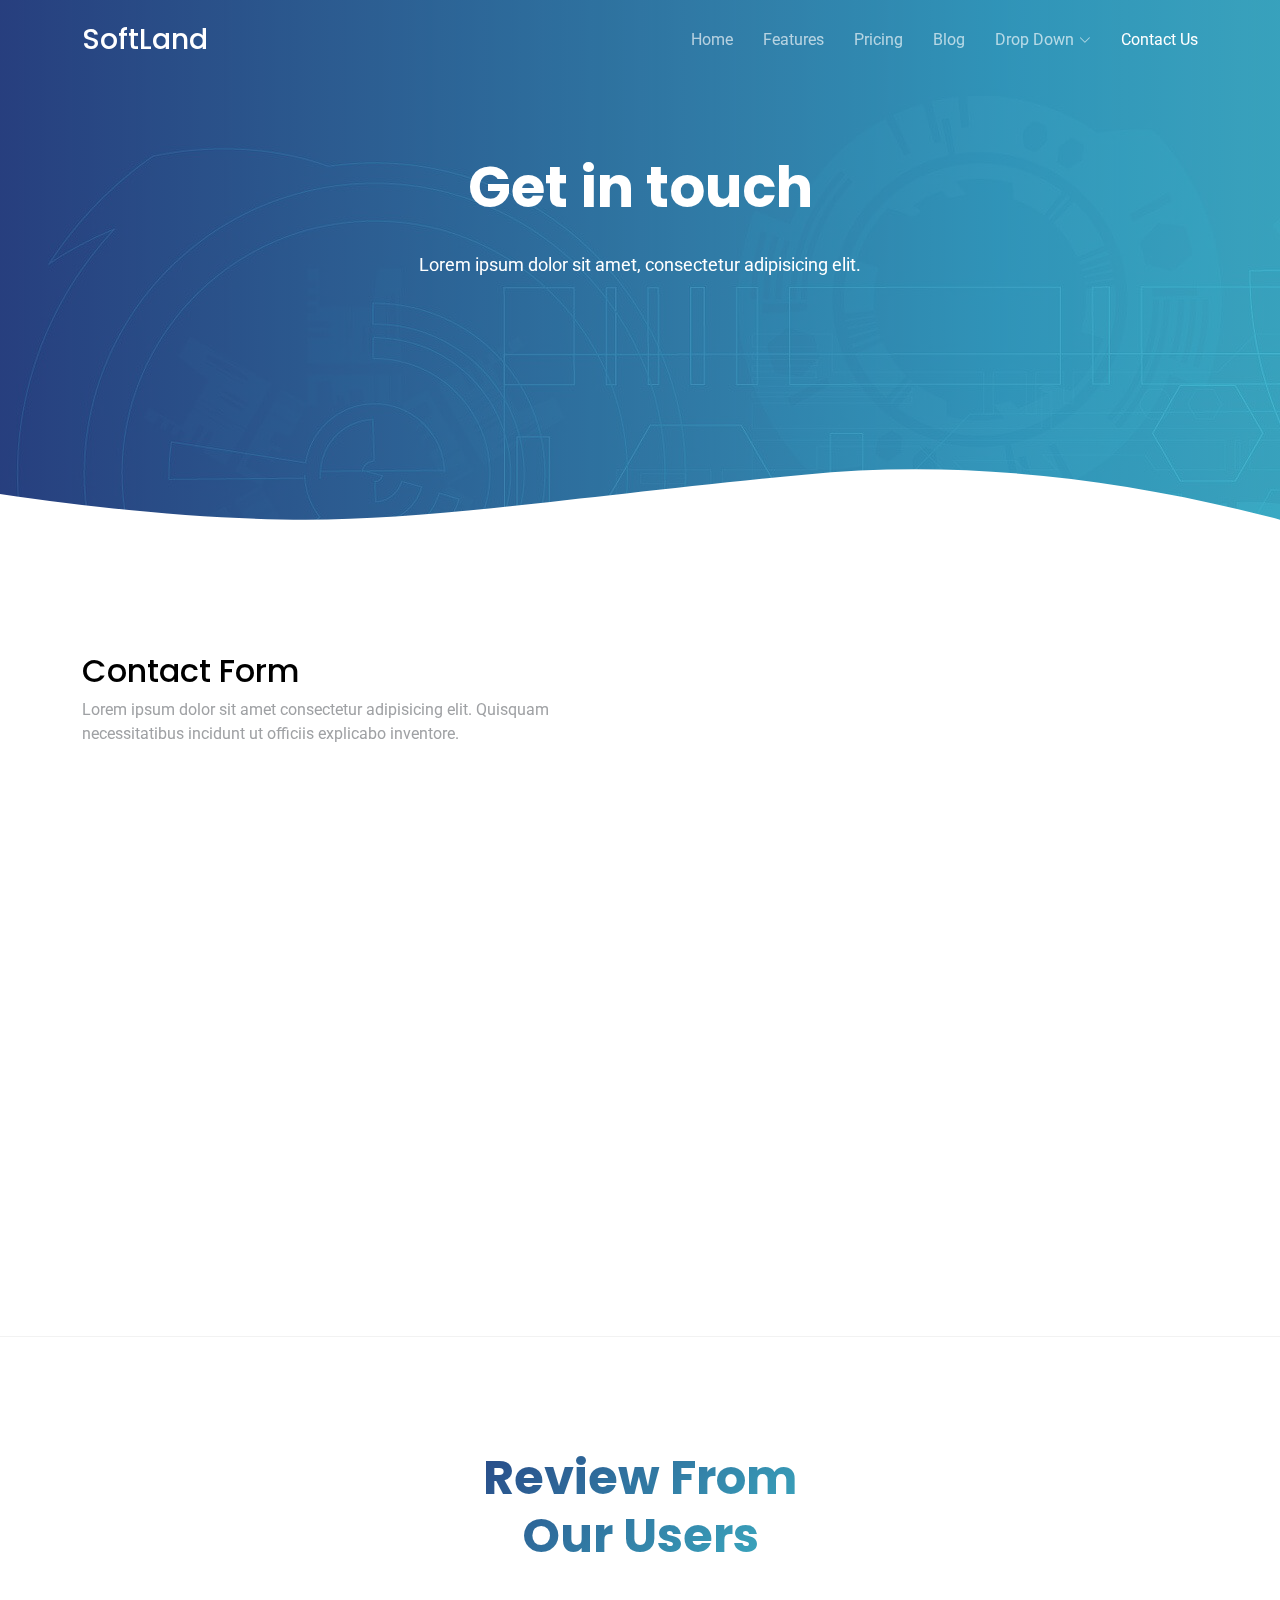
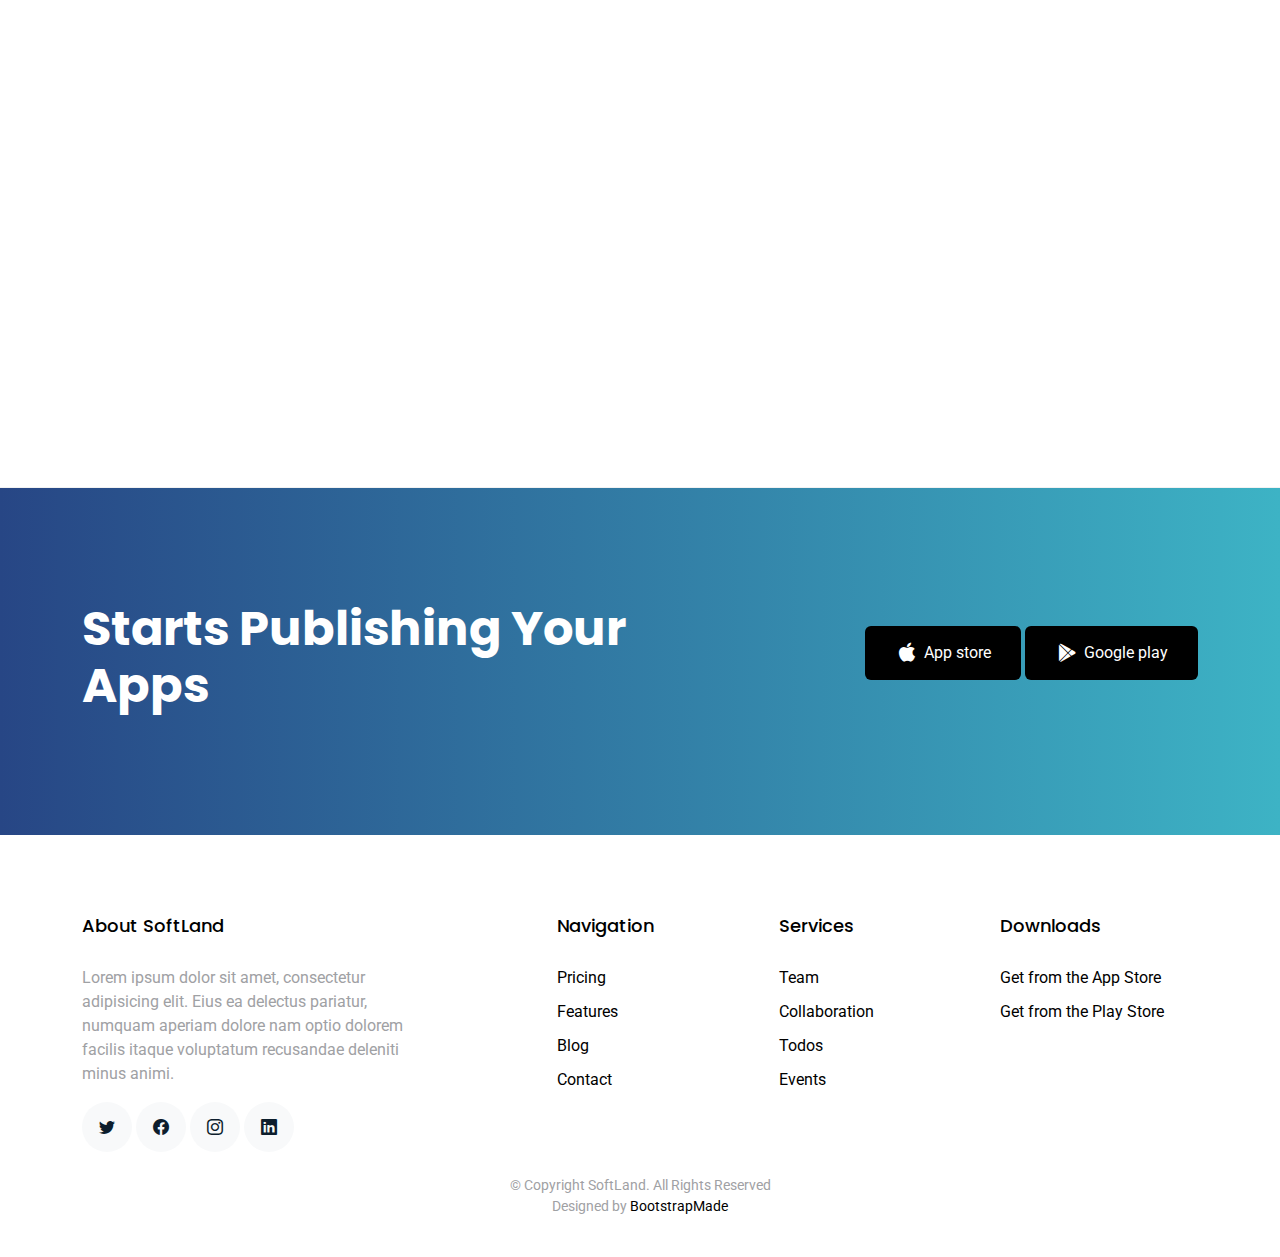
==== contact.html @ 94043e25 "<photo 1>" ====
<!DOCTYPE html>
<html lang="en">

<head>
  <meta charset="utf-8">
  <meta content="width=device-width, initial-scale=1.0" name="viewport">

  <title>SoftLand Bootstrap Template - Contact</title>
  <meta content="" name="description">
  <meta content="" name="keywords">

  <!-- Favicons -->
  <link href="assets/img/favicon.png" rel="icon">
  <link href="assets/img/apple-touch-icon.png" rel="apple-touch-icon">

  <!-- Google Fonts -->
  <link href="https://fonts.googleapis.com/css?family=Roboto:300,300i,400,400i,500,500i,600,600i,700,700i|Poppins:300,300i,400,400i,500,500i,600,600i,700,700i" rel="stylesheet">

  <!-- Vendor CSS Files -->
  <link href="assets/vendor/aos/aos.css" rel="stylesheet">
  <link href="assets/vendor/bootstrap/css/bootstrap.min.css" rel="stylesheet">
  <link href="assets/vendor/bootstrap-icons/bootstrap-icons.css" rel="stylesheet">
  <link href="assets/vendor/boxicons/css/boxicons.min.css" rel="stylesheet">
  <link href="assets/vendor/swiper/swiper-bundle.min.css" rel="stylesheet">

  <!-- Template Main CSS File -->
  <link href="assets/css/style.css" rel="stylesheet">

  <!-- =======================================================
  * Template Name: SoftLand
  * Updated: Mar 10 2023 with Bootstrap v5.2.3
  * Template URL: https://bootstrapmade.com/softland-bootstrap-app-landing-page-template/
  * Author: BootstrapMade.com
  * License: https://bootstrapmade.com/license/
  ======================================================== -->
</head>

<body>

  <!-- ======= Header ======= -->
  <header id="header" class="fixed-top d-flex align-items-center">
    <div class="container d-flex justify-content-between align-items-center">

      <div class="logo">
        <h1><a href="index.html">SoftLand</a></h1>
        <!-- Uncomment below if you prefer to use an image logo -->
        <!-- <a href="index.html"><img src="assets/img/logo.png" alt="" class="img-fluid"></a>-->
      </div>

      <nav id="navbar" class="navbar">
        <ul>
          <li><a class="" href="index.html">Home</a></li>
          <li><a href="features.html">Features</a></li>
          <li><a href="pricing.html">Pricing</a></li>
          <li><a href="blog.html">Blog</a></li>
          <li class="dropdown"><a href="#"><span>Drop Down</span> <i class="bi bi-chevron-down"></i></a>
            <ul>
              <li><a href="#">Drop Down 1</a></li>
              <li class="dropdown"><a href="#"><span>Deep Drop Down</span> <i class="bi bi-chevron-right"></i></a>
                <ul>
                  <li><a href="#">Deep Drop Down 1</a></li>
                  <li><a href="#">Deep Drop Down 2</a></li>
                  <li><a href="#">Deep Drop Down 3</a></li>
                  <li><a href="#">Deep Drop Down 4</a></li>
                  <li><a href="#">Deep Drop Down 5</a></li>
                </ul>
              </li>
              <li><a href="#">Drop Down 2</a></li>
              <li><a href="#">Drop Down 3</a></li>
              <li><a href="#">Drop Down 4</a></li>
            </ul>
          </li>
          <li><a class="active" href="contact.html">Contact Us</a></li>
        </ul>
        <i class="bi bi-list mobile-nav-toggle"></i>
      </nav><!-- .navbar -->

    </div>
  </header><!-- End Header -->

  <main id="main">

    <section class="hero-section inner-page">
      <div class="wave">

        <svg width="1920px" height="265px" viewBox="0 0 1920 265" version="1.1" xmlns="http://www.w3.org/2000/svg" xmlns:xlink="http://www.w3.org/1999/xlink">
          <g id="Page-1" stroke="none" stroke-width="1" fill="none" fill-rule="evenodd">
            <g id="Apple-TV" transform="translate(0.000000, -402.000000)" fill="#FFFFFF">
              <path d="M0,439.134243 C175.04074,464.89273 327.944386,477.771974 458.710937,477.771974 C654.860765,477.771974 870.645295,442.632362 1205.9828,410.192501 C1429.54114,388.565926 1667.54687,411.092417 1920,477.771974 L1920,667 L1017.15166,667 L0,667 L0,439.134243 Z" id="Path"></path>
            </g>
          </g>
        </svg>

      </div>

      <div class="container">
        <div class="row align-items-center">
          <div class="col-12">
            <div class="row justify-content-center">
              <div class="col-md-7 text-center hero-text">
                <h1 data-aos="fade-up" data-aos-delay="">Get in touch</h1>
                <p class="mb-5" data-aos="fade-up" data-aos-delay="100">Lorem ipsum dolor sit amet, consectetur adipisicing elit.</p>
              </div>
            </div>
          </div>
        </div>
      </div>

    </section>

    <section class="section">
      <div class="container">
        <div class="row mb-5 align-items-end">
          <div class="col-md-6" data-aos="fade-up">

            <h2>Contact Form</h2>
            <p class="mb-0">Lorem ipsum dolor sit amet consectetur adipisicing elit. Quisquam necessitatibus incidunt ut officiis explicabo inventore.</p>
          </div>

        </div>

        <div class="row">
          <div class="col-md-4 ms-auto order-2" data-aos="fade-up">
            <ul class="list-unstyled">
              <li class="mb-3">
                <strong class="d-block mb-1">Address</strong>
                <span>203 Fake St. Mountain View, San Francisco, California, USA</span>
              </li>
              <li class="mb-3">
                <strong class="d-block mb-1">Phone</strong>
                <span>+1 232 3235 324</span>
              </li>
              <li class="mb-3">
                <strong class="d-block mb-1">Email</strong>
                <span>youremail@domain.com</span>
              </li>
            </ul>
          </div>

          <div class="col-md-6 mb-5 mb-md-0" data-aos="fade-up">
            <form action="forms/contact.php" method="post" role="form" class="php-email-form">

              <div class="row">
                <div class="col-md-6 form-group">
                  <label for="name">Name</label>
                  <input type="text" name="name" class="form-control" id="name" required>
                </div>
                <div class="col-md-6 form-group mt-3 mt-md-0">
                  <label for="name">Email</label>
                  <input type="email" class="form-control" name="email" id="email" required>
                </div>
                <div class="col-md-12 form-group mt-3">
                  <label for="name">Subject</label>
                  <input type="text" class="form-control" name="subject" id="subject" required>
                </div>
                <div class="col-md-12 form-group mt-3">
                  <label for="name">Message</label>
                  <textarea class="form-control" name="message" required></textarea>
                </div>

                <div class="col-md-12 mb-3">
                  <div class="loading">Loading</div>
                  <div class="error-message"></div>
                  <div class="sent-message">Your message has been sent. Thank you!</div>
                </div>

                <div class="col-md-6 form-group">
                  <input type="submit" class="btn btn-primary d-block w-100" value="Send Message">
                </div>
              </div>

            </form>
          </div>

        </div>
      </div>
    </section>

    <!-- ======= Testimonials Section ======= -->
    <section class="section border-top border-bottom">
      <div class="container">
        <div class="row justify-content-center text-center mb-5">
          <div class="col-md-4">
            <h2 class="section-heading">Review From Our Users</h2>
          </div>
        </div>
        <div class="row justify-content-center text-center">
          <div class="col-md-7">

            <div class="testimonials-slider swiper" data-aos="fade-up" data-aos-delay="100">
              <div class="swiper-wrapper">

                <div class="swiper-slide">
                  <div class="review text-center">
                    <p class="stars">
                      <span class="bi bi-star-fill"></span>
                      <span class="bi bi-star-fill"></span>
                      <span class="bi bi-star-fill"></span>
                      <span class="bi bi-star-fill"></span>
                      <span class="bi bi-star-fill muted"></span>
                    </p>
                    <h3>Excellent App!</h3>
                    <blockquote>
                      <p>Lorem ipsum dolor sit amet, consectetur adipisicing elit. Eius ea delectus pariatur, numquam
                        aperiam dolore nam optio dolorem facilis itaque voluptatum recusandae deleniti minus animi,
                        provident voluptates consectetur maiores quos.</p>
                    </blockquote>

                    <p class="review-user">
                      <img src="assets/img/person_1.jpg" alt="Image" class="img-fluid rounded-circle mb-3">
                      <span class="d-block">
                        <span class="text-black">Jean Doe</span>, &mdash; App User
                      </span>
                    </p>

                  </div>
                </div><!-- End testimonial item -->

                <div class="swiper-slide">
                  <div class="review text-center">
                    <p class="stars">
                      <span class="bi bi-star-fill"></span>
                      <span class="bi bi-star-fill"></span>
                      <span class="bi bi-star-fill"></span>
                      <span class="bi bi-star-fill"></span>
                      <span class="bi bi-star-fill muted"></span>
                    </p>
                    <h3>This App is easy to use!</h3>
                    <blockquote>
                      <p>Lorem ipsum dolor sit amet, consectetur adipisicing elit. Eius ea delectus pariatur, numquam
                        aperiam dolore nam optio dolorem facilis itaque voluptatum recusandae deleniti minus animi,
                        provident voluptates consectetur maiores quos.</p>
                    </blockquote>

                    <p class="review-user">
                      <img src="assets/img/person_2.jpg" alt="Image" class="img-fluid rounded-circle mb-3">
                      <span class="d-block">
                        <span class="text-black">Johan Smith</span>, &mdash; App User
                      </span>
                    </p>

                  </div>
                </div><!-- End testimonial item -->

                <div class="swiper-slide">
                  <div class="review text-center">
                    <p class="stars">
                      <span class="bi bi-star-fill"></span>
                      <span class="bi bi-star-fill"></span>
                      <span class="bi bi-star-fill"></span>
                      <span class="bi bi-star-fill"></span>
                      <span class="bi bi-star-fill muted"></span>
                    </p>
                    <h3>Awesome functionality!</h3>
                    <blockquote>
                      <p>Lorem ipsum dolor sit amet, consectetur adipisicing elit. Eius ea delectus pariatur, numquam
                        aperiam dolore nam optio dolorem facilis itaque voluptatum recusandae deleniti minus animi,
                        provident voluptates consectetur maiores quos.</p>
                    </blockquote>

                    <p class="review-user">
                      <img src="assets/img/person_3.jpg" alt="Image" class="img-fluid rounded-circle mb-3">
                      <span class="d-block">
                        <span class="text-black">Jean Thunberg</span>, &mdash; App User
                      </span>
                    </p>

                  </div>
                </div><!-- End testimonial item -->

              </div>
              <div class="swiper-pagination"></div>
            </div>
          </div>
        </div>
      </div>
    </section><!-- End Testimonials Section -->

    <!-- ======= CTA Section ======= -->
    <section class="section cta-section">
      <div class="container">
        <div class="row align-items-center">
          <div class="col-md-6 me-auto text-center text-md-start mb-5 mb-md-0">
            <h2>Starts Publishing Your Apps</h2>
          </div>
          <div class="col-md-5 text-center text-md-end">
            <p><a href="#" class="btn d-inline-flex align-items-center"><i class="bx bxl-apple"></i><span>App store</span></a> <a href="#" class="btn d-inline-flex align-items-center"><i class="bx bxl-play-store"></i><span>Google play</span></a></p>
          </div>
        </div>
      </div>
    </section><!-- End CTA Section -->

  </main><!-- End #main -->

  <!-- ======= Footer ======= -->
  <footer class="footer" role="contentinfo">
    <div class="container">
      <div class="row">
        <div class="col-md-4 mb-4 mb-md-0">
          <h3>About SoftLand</h3>
          <p>Lorem ipsum dolor sit amet, consectetur adipisicing elit. Eius ea delectus pariatur, numquam aperiam
            dolore nam optio dolorem facilis itaque voluptatum recusandae deleniti minus animi.</p>
          <p class="social">
            <a href="#"><span class="bi bi-twitter"></span></a>
            <a href="#"><span class="bi bi-facebook"></span></a>
            <a href="#"><span class="bi bi-instagram"></span></a>
            <a href="#"><span class="bi bi-linkedin"></span></a>
          </p>
        </div>
        <div class="col-md-7 ms-auto">
          <div class="row site-section pt-0">
            <div class="col-md-4 mb-4 mb-md-0">
              <h3>Navigation</h3>
              <ul class="list-unstyled">
                <li><a href="#">Pricing</a></li>
                <li><a href="#">Features</a></li>
                <li><a href="#">Blog</a></li>
                <li><a href="#">Contact</a></li>
              </ul>
            </div>
            <div class="col-md-4 mb-4 mb-md-0">
              <h3>Services</h3>
              <ul class="list-unstyled">
                <li><a href="#">Team</a></li>
                <li><a href="#">Collaboration</a></li>
                <li><a href="#">Todos</a></li>
                <li><a href="#">Events</a></li>
              </ul>
            </div>
            <div class="col-md-4 mb-4 mb-md-0">
              <h3>Downloads</h3>
              <ul class="list-unstyled">
                <li><a href="#">Get from the App Store</a></li>
                <li><a href="#">Get from the Play Store</a></li>
              </ul>
            </div>
          </div>
        </div>
      </div>

      <div class="row justify-content-center text-center">
        <div class="col-md-7">
          <p class="copyright">&copy; Copyright SoftLand. All Rights Reserved</p>
          <div class="credits">
            <!--
            All the links in the footer should remain intact.
            You can delete the links only if you purchased the pro version.
            Licensing information: https://bootstrapmade.com/license/
            Purchase the pro version with working PHP/AJAX contact form: https://bootstrapmade.com/buy/?theme=SoftLand
          -->
            Designed by <a href="https://bootstrapmade.com/">BootstrapMade</a>
          </div>
        </div>
      </div>

    </div>
  </footer>

  <a href="#" class="back-to-top d-flex align-items-center justify-content-center"><i class="bi bi-arrow-up-short"></i></a>

  <!-- Vendor JS Files -->
  <script src="assets/vendor/aos/aos.js"></script>
  <script src="assets/vendor/bootstrap/js/bootstrap.bundle.min.js"></script>
  <script src="assets/vendor/swiper/swiper-bundle.min.js"></script>
  <script src="assets/vendor/php-email-form/validate.js"></script>

  <!-- Template Main JS File -->
  <script src="assets/js/main.js"></script>

</body>

</html>
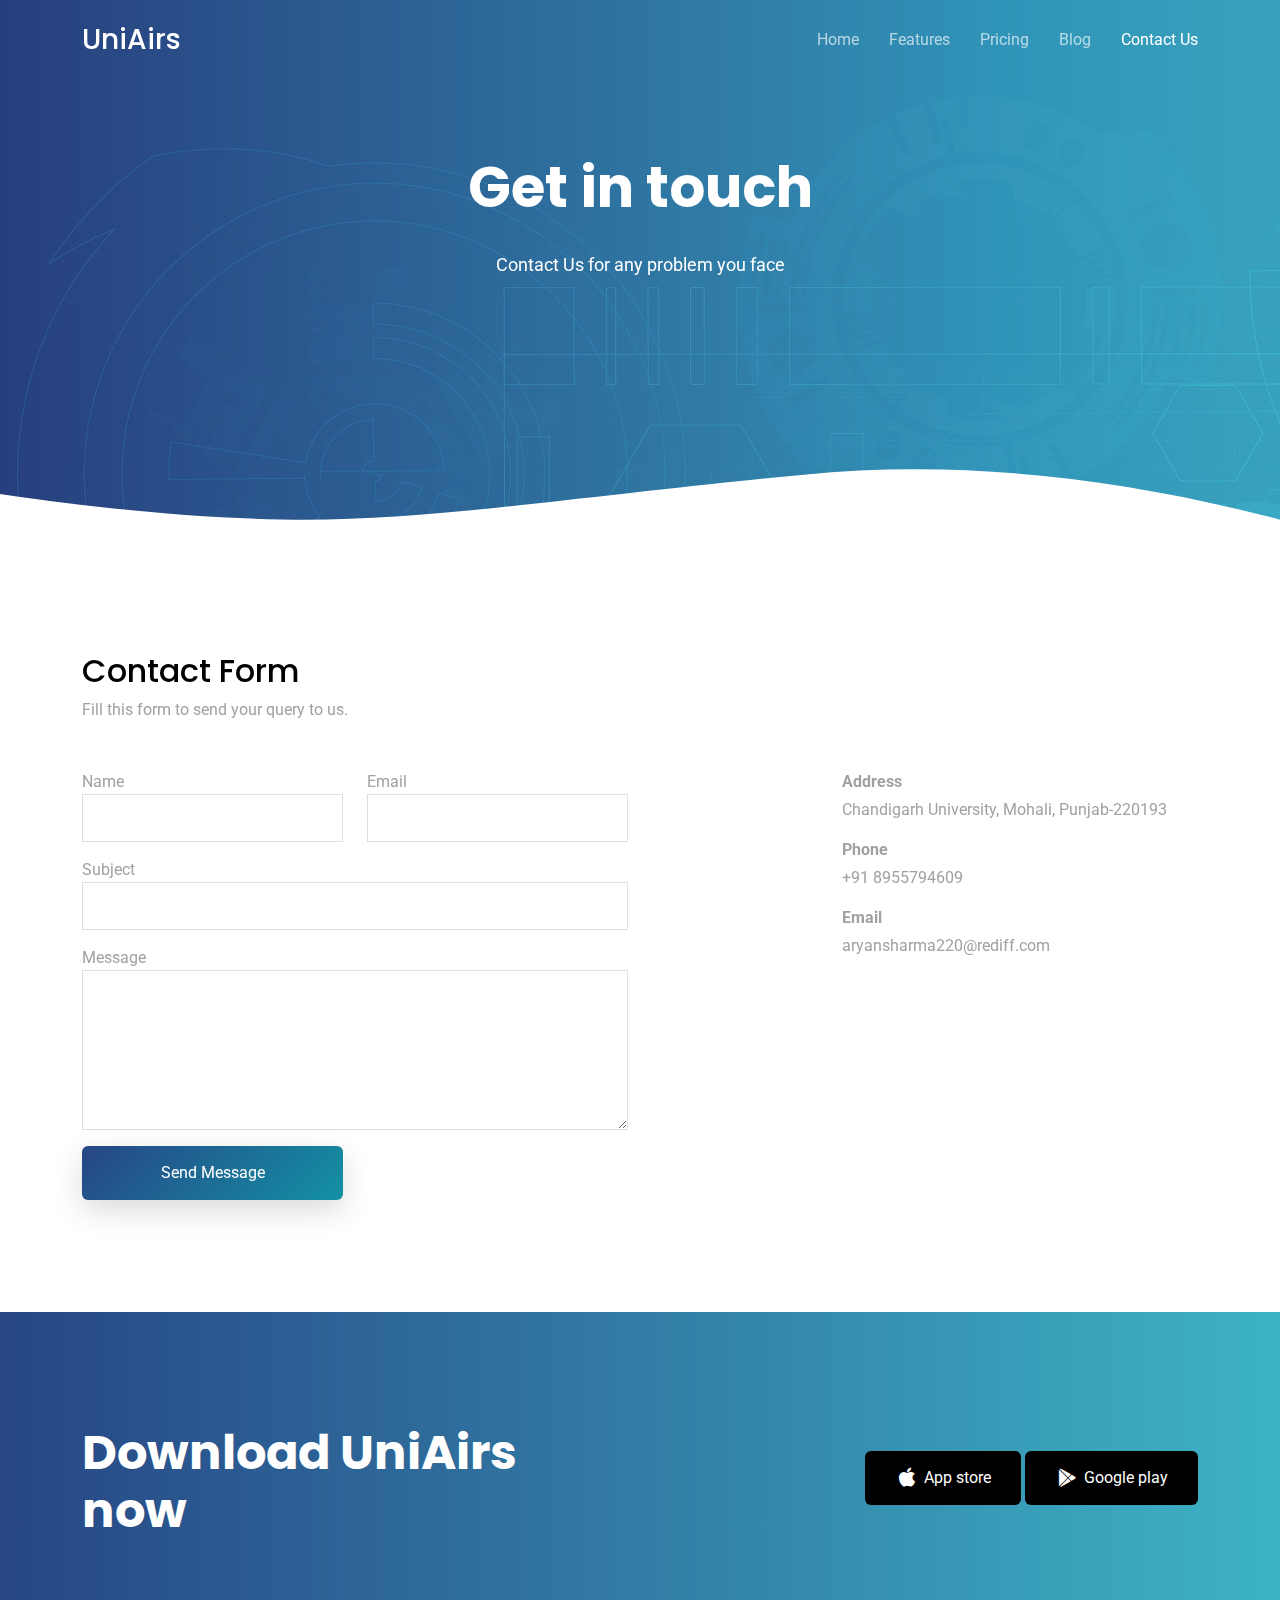
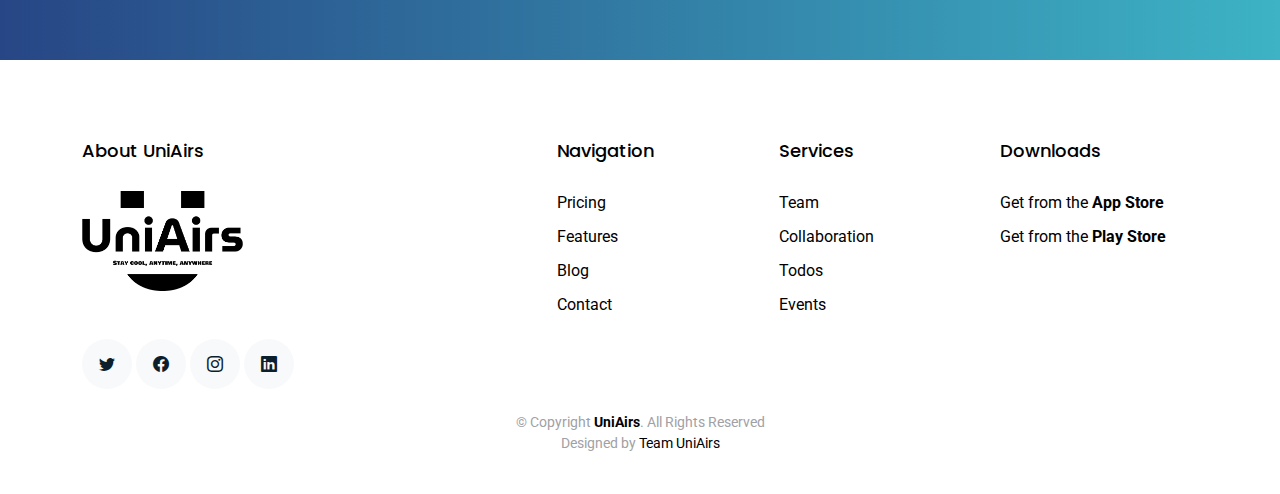
==== commit efb627ec: "update 2" ====
--- a/contact.html
+++ b/contact.html
@@ -5,7 +5,7 @@
   <meta charset="utf-8">
   <meta content="width=device-width, initial-scale=1.0" name="viewport">
 
-  <title>SoftLand Bootstrap Template - Contact</title>
+  <title>UniAirs</title>
   <meta content="" name="description">
   <meta content="" name="keywords">
 
@@ -26,13 +26,6 @@
   <!-- Template Main CSS File -->
   <link href="assets/css/style.css" rel="stylesheet">
 
-  <!-- =======================================================
-  * Template Name: SoftLand
-  * Updated: Mar 10 2023 with Bootstrap v5.2.3
-  * Template URL: https://bootstrapmade.com/softland-bootstrap-app-landing-page-template/
-  * Author: BootstrapMade.com
-  * License: https://bootstrapmade.com/license/
-  ======================================================== -->
 </head>
 
 <body>
@@ -42,7 +35,7 @@
     <div class="container d-flex justify-content-between align-items-center">
 
       <div class="logo">
-        <h1><a href="index.html">SoftLand</a></h1>
+        <h1><a href="index.html">UniAirs</a></h1>
         <!-- Uncomment below if you prefer to use an image logo -->
         <!-- <a href="index.html"><img src="assets/img/logo.png" alt="" class="img-fluid"></a>-->
       </div>
@@ -53,23 +46,7 @@
           <li><a href="features.html">Features</a></li>
           <li><a href="pricing.html">Pricing</a></li>
           <li><a href="blog.html">Blog</a></li>
-          <li class="dropdown"><a href="#"><span>Drop Down</span> <i class="bi bi-chevron-down"></i></a>
-            <ul>
-              <li><a href="#">Drop Down 1</a></li>
-              <li class="dropdown"><a href="#"><span>Deep Drop Down</span> <i class="bi bi-chevron-right"></i></a>
-                <ul>
-                  <li><a href="#">Deep Drop Down 1</a></li>
-                  <li><a href="#">Deep Drop Down 2</a></li>
-                  <li><a href="#">Deep Drop Down 3</a></li>
-                  <li><a href="#">Deep Drop Down 4</a></li>
-                  <li><a href="#">Deep Drop Down 5</a></li>
-                </ul>
-              </li>
-              <li><a href="#">Drop Down 2</a></li>
-              <li><a href="#">Drop Down 3</a></li>
-              <li><a href="#">Drop Down 4</a></li>
-            </ul>
-          </li>
+          
           <li><a class="active" href="contact.html">Contact Us</a></li>
         </ul>
         <i class="bi bi-list mobile-nav-toggle"></i>
@@ -99,7 +76,7 @@
             <div class="row justify-content-center">
               <div class="col-md-7 text-center hero-text">
                 <h1 data-aos="fade-up" data-aos-delay="">Get in touch</h1>
-                <p class="mb-5" data-aos="fade-up" data-aos-delay="100">Lorem ipsum dolor sit amet, consectetur adipisicing elit.</p>
+                <p class="mb-5" data-aos="fade-up" data-aos-delay="100">Contact Us for any problem you face </p>
               </div>
             </div>
           </div>
@@ -114,7 +91,7 @@
           <div class="col-md-6" data-aos="fade-up">
 
             <h2>Contact Form</h2>
-            <p class="mb-0">Lorem ipsum dolor sit amet consectetur adipisicing elit. Quisquam necessitatibus incidunt ut officiis explicabo inventore.</p>
+            <p class="mb-0">Fill this form to send your query to us.</p>
           </div>
 
         </div>
@@ -124,15 +101,15 @@
             <ul class="list-unstyled">
               <li class="mb-3">
                 <strong class="d-block mb-1">Address</strong>
-                <span>203 Fake St. Mountain View, San Francisco, California, USA</span>
+                <span>Chandigarh University, Mohali, Punjab-220193</span>
               </li>
               <li class="mb-3">
                 <strong class="d-block mb-1">Phone</strong>
-                <span>+1 232 3235 324</span>
+                <span>+91 8955794609</span>
               </li>
-              <li class="mb-3">
+              <li class="mb-3"> 
                 <strong class="d-block mb-1">Email</strong>
-                <span>youremail@domain.com</span>
+                <span>aryansharma220@rediff.com</span>
               </li>
             </ul>
           </div>
@@ -176,112 +153,14 @@
       </div>
     </section>
 
-    <!-- ======= Testimonials Section ======= -->
-    <section class="section border-top border-bottom">
-      <div class="container">
-        <div class="row justify-content-center text-center mb-5">
-          <div class="col-md-4">
-            <h2 class="section-heading">Review From Our Users</h2>
-          </div>
-        </div>
-        <div class="row justify-content-center text-center">
-          <div class="col-md-7">
-
-            <div class="testimonials-slider swiper" data-aos="fade-up" data-aos-delay="100">
-              <div class="swiper-wrapper">
-
-                <div class="swiper-slide">
-                  <div class="review text-center">
-                    <p class="stars">
-                      <span class="bi bi-star-fill"></span>
-                      <span class="bi bi-star-fill"></span>
-                      <span class="bi bi-star-fill"></span>
-                      <span class="bi bi-star-fill"></span>
-                      <span class="bi bi-star-fill muted"></span>
-                    </p>
-                    <h3>Excellent App!</h3>
-                    <blockquote>
-                      <p>Lorem ipsum dolor sit amet, consectetur adipisicing elit. Eius ea delectus pariatur, numquam
-                        aperiam dolore nam optio dolorem facilis itaque voluptatum recusandae deleniti minus animi,
-                        provident voluptates consectetur maiores quos.</p>
-                    </blockquote>
-
-                    <p class="review-user">
-                      <img src="assets/img/person_1.jpg" alt="Image" class="img-fluid rounded-circle mb-3">
-                      <span class="d-block">
-                        <span class="text-black">Jean Doe</span>, &mdash; App User
-                      </span>
-                    </p>
-
-                  </div>
-                </div><!-- End testimonial item -->
-
-                <div class="swiper-slide">
-                  <div class="review text-center">
-                    <p class="stars">
-                      <span class="bi bi-star-fill"></span>
-                      <span class="bi bi-star-fill"></span>
-                      <span class="bi bi-star-fill"></span>
-                      <span class="bi bi-star-fill"></span>
-                      <span class="bi bi-star-fill muted"></span>
-                    </p>
-                    <h3>This App is easy to use!</h3>
-                    <blockquote>
-                      <p>Lorem ipsum dolor sit amet, consectetur adipisicing elit. Eius ea delectus pariatur, numquam
-                        aperiam dolore nam optio dolorem facilis itaque voluptatum recusandae deleniti minus animi,
-                        provident voluptates consectetur maiores quos.</p>
-                    </blockquote>
-
-                    <p class="review-user">
-                      <img src="assets/img/person_2.jpg" alt="Image" class="img-fluid rounded-circle mb-3">
-                      <span class="d-block">
-                        <span class="text-black">Johan Smith</span>, &mdash; App User
-                      </span>
-                    </p>
-
-                  </div>
-                </div><!-- End testimonial item -->
-
-                <div class="swiper-slide">
-                  <div class="review text-center">
-                    <p class="stars">
-                      <span class="bi bi-star-fill"></span>
-                      <span class="bi bi-star-fill"></span>
-                      <span class="bi bi-star-fill"></span>
-                      <span class="bi bi-star-fill"></span>
-                      <span class="bi bi-star-fill muted"></span>
-                    </p>
-                    <h3>Awesome functionality!</h3>
-                    <blockquote>
-                      <p>Lorem ipsum dolor sit amet, consectetur adipisicing elit. Eius ea delectus pariatur, numquam
-                        aperiam dolore nam optio dolorem facilis itaque voluptatum recusandae deleniti minus animi,
-                        provident voluptates consectetur maiores quos.</p>
-                    </blockquote>
-
-                    <p class="review-user">
-                      <img src="assets/img/person_3.jpg" alt="Image" class="img-fluid rounded-circle mb-3">
-                      <span class="d-block">
-                        <span class="text-black">Jean Thunberg</span>, &mdash; App User
-                      </span>
-                    </p>
-
-                  </div>
-                </div><!-- End testimonial item -->
-
-              </div>
-              <div class="swiper-pagination"></div>
-            </div>
-          </div>
-        </div>
-      </div>
-    </section><!-- End Testimonials Section -->
+    
 
     <!-- ======= CTA Section ======= -->
     <section class="section cta-section">
       <div class="container">
         <div class="row align-items-center">
           <div class="col-md-6 me-auto text-center text-md-start mb-5 mb-md-0">
-            <h2>Starts Publishing Your Apps</h2>
+            <h2>Download UniAirs now</h2>
           </div>
           <div class="col-md-5 text-center text-md-end">
             <p><a href="#" class="btn d-inline-flex align-items-center"><i class="bx bxl-apple"></i><span>App store</span></a> <a href="#" class="btn d-inline-flex align-items-center"><i class="bx bxl-play-store"></i><span>Google play</span></a></p>
@@ -297,9 +176,11 @@
     <div class="container">
       <div class="row">
         <div class="col-md-4 mb-4 mb-md-0">
-          <h3>About SoftLand</h3>
-          <p>Lorem ipsum dolor sit amet, consectetur adipisicing elit. Eius ea delectus pariatur, numquam aperiam
-            dolore nam optio dolorem facilis itaque voluptatum recusandae deleniti minus animi.</p>
+          <h3>About UniAirs</h3>
+          <img src="UniAirs Black.png" height ="100">
+          <br>
+          <br>
+          <br>
           <p class="social">
             <a href="#"><span class="bi bi-twitter"></span></a>
             <a href="#"><span class="bi bi-facebook"></span></a>
@@ -330,8 +211,8 @@
             <div class="col-md-4 mb-4 mb-md-0">
               <h3>Downloads</h3>
               <ul class="list-unstyled">
-                <li><a href="#">Get from the App Store</a></li>
-                <li><a href="#">Get from the Play Store</a></li>
+                <li><a href="#">Get from the <strong>App Store</strong></a></li>
+                <li><a href="#">Get from the <strong>Play Store</strong></a></li>
               </ul>
             </div>
           </div>
@@ -340,15 +221,12 @@
 
       <div class="row justify-content-center text-center">
         <div class="col-md-7">
-          <p class="copyright">&copy; Copyright SoftLand. All Rights Reserved</p>
+          <p class="copyright">&copy; Copyright <font style="color:black"><strong>UniAirs</strong></font>. All Rights Reserved</p>
           <div class="credits">
             <!--
-            All the links in the footer should remain intact.
-            You can delete the links only if you purchased the pro version.
-            Licensing information: https://bootstrapmade.com/license/
-            Purchase the pro version with working PHP/AJAX contact form: https://bootstrapmade.com/buy/?theme=SoftLand
+        
           -->
-            Designed by <a href="https://bootstrapmade.com/">BootstrapMade</a>
+            Designed by <a href="https://bootstrapmade.com/">Team UniAirs</a>
           </div>
         </div>
       </div>
--- a/assets/css/style.css
+++ b/assets/css/style.css
@@ -952,7 +952,7 @@
 
 .hero-section .iphone-wrap .phone-2,
 .hero-section .iphone-wrap .phone-1 {
-  width: 500px;
+  width: 5  00px;
 }
 
 @media screen and (max-width: 992px) {
